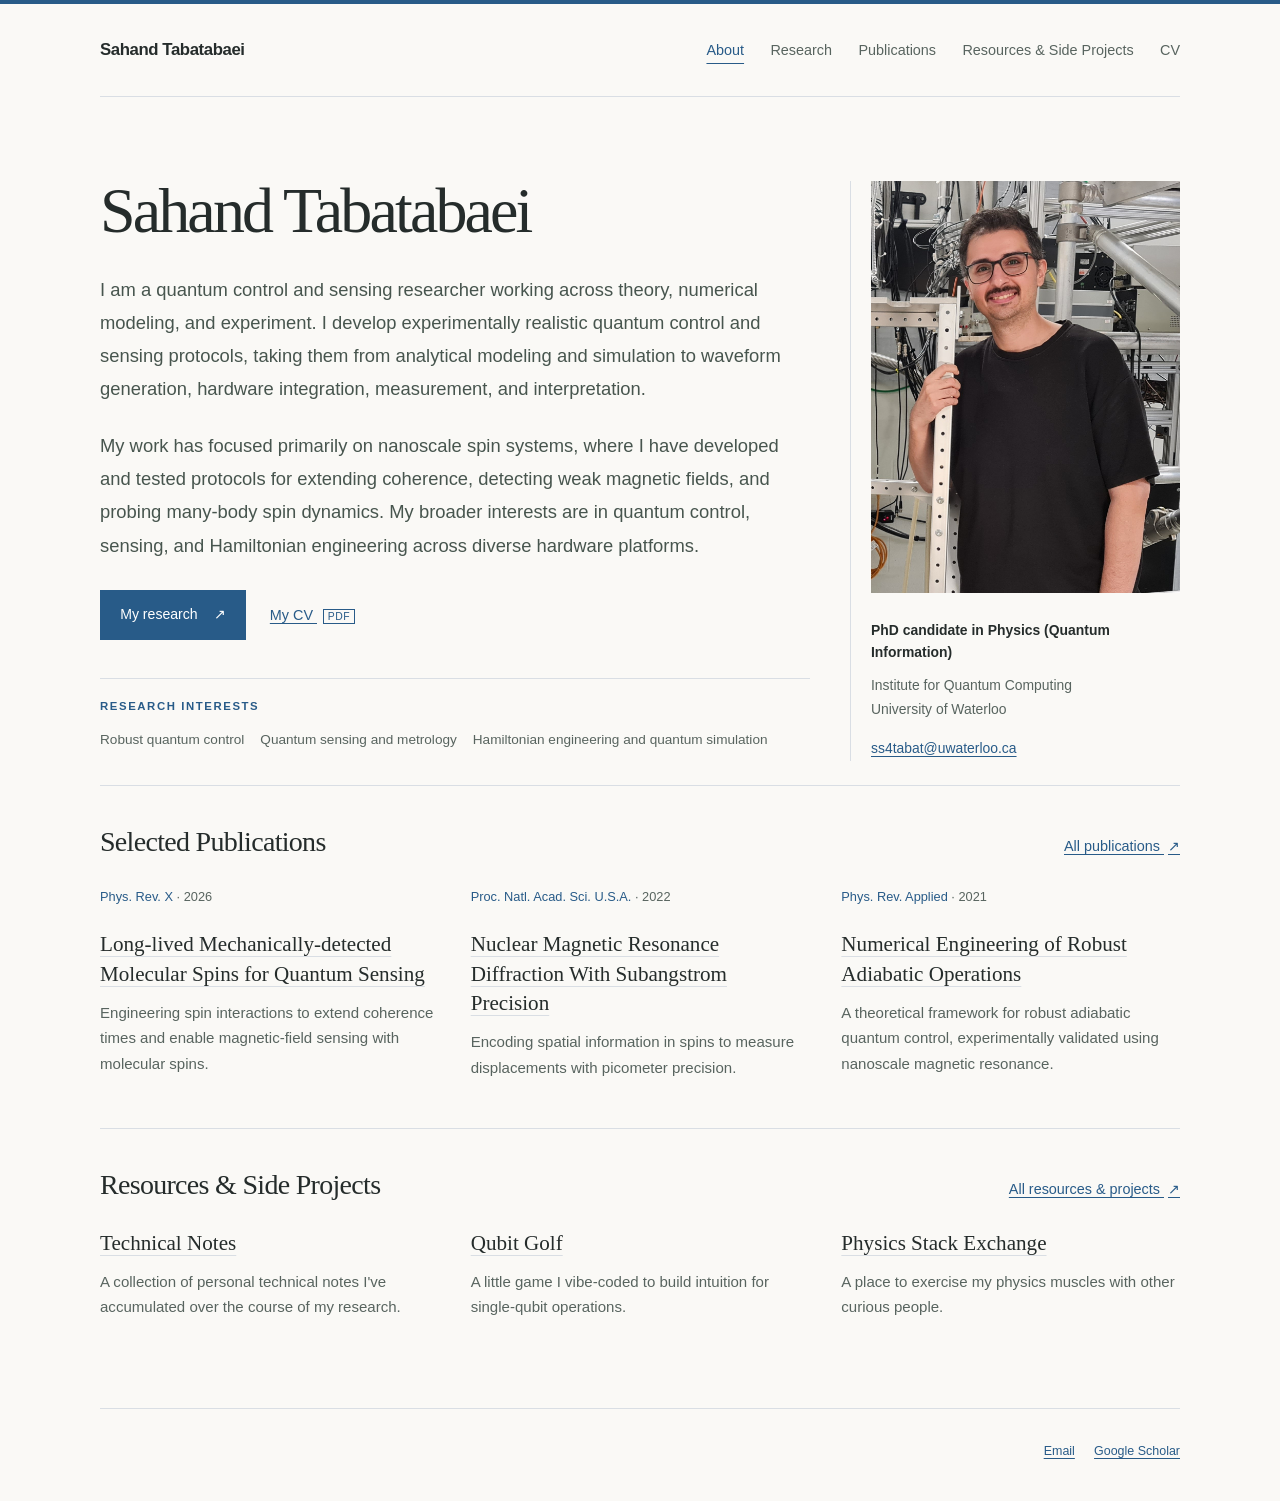
==== index.html @ 3ec4fac6 "First commit" ====
<!doctype html>
<html lang="en">
<head>
  <meta charset="utf-8">
  <meta name="viewport" content="width=device-width, initial-scale=1">
  <title>About · Sahand Tabatabaei</title>
  <meta name="description" content="Sahand Tabatabaei researches quantum control, sensing, and Hamiltonian engineering across theory, numerical modeling, and experiment.">
  <meta name="author" content="Sahand Tabatabaei">
  <meta name="robots" content="index, follow">
  <meta name="color-scheme" content="light">
  <link rel="stylesheet" href="assets/styles.css">
</head>
<body>
  <a class="skip-link" href="#main">Skip to content</a>
  <header class="site-header container">
    <a class="site-name" href="index.html">Sahand Tabatabaei</a>
    <nav aria-label="Main navigation"><a href="index.html" aria-current="page">About</a><a href="research.html">Research</a><a href="publications.html">Publications</a><a href="resources.html">Resources &amp; Side Projects</a><a href="cv.html">CV</a></nav>
  </header>
  <main id="main" class="container" tabindex="-1">
    <section class="home-intro" aria-labelledby="intro-title">
      <div class="home-copy">
        <h1 id="intro-title">Sahand Tabatabaei</h1>
        <p class="lead">I am a quantum control and sensing researcher working across theory, numerical modeling, and experiment. I develop experimentally realistic quantum control and sensing protocols, taking them from analytical modeling and simulation to waveform generation, hardware integration, measurement, and interpretation.</p>
        <div class="home-biography prose lead"><p>My work has focused primarily on nanoscale spin systems, where I have developed and tested protocols for extending coherence, detecting weak magnetic fields, and probing many-body spin dynamics. My broader interests are in quantum control, sensing, and Hamiltonian engineering across diverse hardware platforms.</p></div>
        <div class="actions">
          <a class="button" href="research.html">My research <span aria-hidden="true">↗</span></a>
          <a class="text-link" href="files/Sahand_Tabatabaei_CV.pdf">My CV <span class="file-type">PDF</span></a>
        </div>
      </div>
      <aside class="profile-aside" aria-label="Portrait and current position">
        <figure class="profile-photo"><img src="images/sahand-tabatabaei.jpg" alt="Sahand Tabatabaei in the laboratory" width="2220" height="2252" decoding="async" fetchpriority="high"></figure>
        <div class="profile-details">
          <p class="position">PhD candidate in Physics (Quantum Information)</p>
          <p>Institute for Quantum Computing<br>University of Waterloo</p>
          <a class="email-link" href="mailto:ss4tabat@uwaterloo.ca">ss4tabat@uwaterloo.ca</a>
        </div>
      </aside>
      <div class="home-interests" aria-labelledby="interests-title">
        <p class="eyebrow" id="interests-title">Research Interests</p>
        <ul class="plain-list"><li>Robust quantum control</li><li>Quantum sensing and metrology</li><li>Hamiltonian engineering and quantum simulation</li></ul>
      </div>
    </section>
    <section class="section-block" aria-labelledby="selected-title">
      <div class="section-heading">
        <h2 id="selected-title">Selected Publications</h2>
        <a class="text-link" href="publications.html">All publications <span aria-hidden="true">↗</span></a>
      </div>
      <div class="selected-publications"><article class="selected-paper"><p class="paper-meta"><em>Phys. Rev. X</em> · 2026</p><h3><a href="https://link.aps.org/doi/10.1103/c994-bzx7">Long-lived Mechanically-detected Molecular Spins for Quantum Sensing</a></h3><p class="paper-summary">Engineering spin interactions to extend coherence times and enable magnetic-field sensing with molecular spins.</p></article><article class="selected-paper"><p class="paper-meta"><em>Proc. Natl. Acad. Sci. U.S.A.</em> · 2022</p><h3><a href="https://pnas.org/doi/full/10.1073/pnas.2209213119">Nuclear Magnetic Resonance Diffraction With Subangstrom Precision</a></h3><p class="paper-summary">Encoding spatial information in spins to measure displacements with picometer precision.</p></article><article class="selected-paper"><p class="paper-meta"><em>Phys. Rev. Applied</em> · 2021</p><h3><a href="https://link.aps.org/doi/10.1103/PhysRevApplied.15.044043">Numerical Engineering of Robust Adiabatic Operations</a></h3><p class="paper-summary">A theoretical framework for robust adiabatic quantum control, experimentally validated using nanoscale magnetic resonance.</p></article></div>
    </section>
    <section class="section-block" aria-labelledby="home-resources-title">
      <div class="section-heading">
        <h2 id="home-resources-title">Resources &amp; Side Projects</h2>
        <a class="text-link" href="resources.html">All resources &amp; projects <span aria-hidden="true">↗</span></a>
      </div>
      <ul class="home-resources"><li class="home-resource"><h3><a href="resources.html#technical-notes">Technical Notes</a></h3><p>A collection of personal technical notes I&#x27;ve accumulated over the course of my research.</p></li><li class="home-resource"><h3><a href="https://sahandtabtab.github.io/Quantum-Gate-Golf/">Qubit Golf</a></h3><p>A little game I vibe-coded to build intuition for single-qubit operations.</p></li><li class="home-resource"><h3><a href="https://physics.stackexchange.com/users/116526/sahand-tabatabaei">Physics Stack Exchange</a></h3><p>A place to exercise my physics muscles with other curious people.</p></li></ul>
    </section>

  </main>
  <footer class="site-footer container">
    <nav aria-label="Contact and professional links">
      <a href="mailto:ss4tabat@uwaterloo.ca">Email</a>
      <a href="https://scholar.google.ca/citations?user=U9MbIZI5tVkC&amp;hl=en">Google Scholar</a>
    </nav>
  </footer>
</body>
</html>
---- assets/styles.css ----
:root {
  --paper: #faf9f6;
  --ink: #252c2b;
  --muted: #58645f;
  --accent: #285b88;
  --line: #d9dee4;
  --soft: #edf1f6;
  --serif: Georgia, "Times New Roman", serif;
  --sans: -apple-system, BlinkMacSystemFont, "Segoe UI", Arial, sans-serif;
  /* Homepage name; other page titles use 85% of this size for visual balance. */
  --name-font-size: clamp(2rem, 5.2vw, 4rem);
  --page-title-font-size: calc(var(--name-font-size) * 0.85);
}

* { box-sizing: border-box; }
html { scroll-padding-top: 2rem; }
body { margin: 0; border-top: 4px solid var(--accent); background: var(--paper); color: var(--ink); font: 1rem/1.7 var(--sans); }
a { color: var(--accent); text-underline-offset: .22em; text-decoration-thickness: 1px; }
a:hover { text-decoration-thickness: 2px; }
a:focus-visible { outline: 3px solid var(--accent); outline-offset: 5px; border-radius: 2px; }
::selection { background: #dce7f2; color: var(--ink); }
h1, h2, h3, p { margin-top: 0; }
h1, h2, h3 { font-family: var(--serif); font-weight: 400; line-height: 1.16; }
/* Secondary page titles; the homepage name uses --name-font-size below. */
h1 { font-size: var(--page-title-font-size); line-height: 1.1; letter-spacing: -.045em; margin-bottom: 1.5rem; }
h2 { font-size: 1.75rem; letter-spacing: -.025em; }
h3 { font-size: 1.32rem; }
p { margin-bottom: 1rem; }
strong { font-weight: 600; }
.container { width: min(1080px, calc(100% - 6rem)); margin-inline: auto; }
.site-header { padding-block: 1.7rem; display: flex; justify-content: space-between; align-items: center; gap: 1.5rem; border-bottom: 1px solid var(--line); }
.site-name { font-size: 1.05rem; font-weight: 600; letter-spacing: -.025em; color: var(--ink); text-decoration: none; }
.site-header nav, .site-footer nav { display: flex; flex-wrap: wrap; gap: 1.65rem; }
.site-header nav a { font-size: .9rem; text-decoration: none; color: var(--muted); padding-block: .4rem; }
.site-header nav a:hover, .site-header nav a[aria-current="page"] { color: var(--accent); text-decoration: underline; text-underline-offset: .5rem; }
.eyebrow { text-transform: uppercase; font-size: .71rem; line-height: 1.5; letter-spacing: .14em; font-weight: 650; color: var(--accent); margin-bottom: 1.4rem; }
.lead { font-size: 1.15rem; line-height: 1.8; max-width: 43rem; color: #47554e; }
.home-intro { padding-block: 5rem 1.5rem; display: grid; grid-template-columns: minmax(0, 1fr) 330px; gap: 1.75rem 2.5rem; align-items: start; }
.home-copy { min-width: 0; }
.home-intro h1 { font-size: var(--name-font-size); line-height: 1.05; margin-bottom: 1.8rem; }
.home-biography { margin-top: 1.5rem; }
.actions { display: flex; flex-wrap: wrap; gap: 1.5rem; align-items: center; margin-top: 1.8rem; }
.button { display: inline-flex; align-items: center; gap: 1rem; background: var(--accent); color: #fff; padding: .75rem 1.2rem; text-decoration: none; font-size: .88rem; border: 1px solid var(--accent); }
.button:hover { background: #1e4466; }
.text-link { font-size: .9rem; font-weight: 500; }
.text-link span[aria-hidden] { margin-left: .25rem; }
.file-type { font-size: .65rem; letter-spacing: .05em; border: 1px solid currentColor; padding: .12em .4em; margin-left: .35rem; }
.profile-aside { grid-column: 2; grid-row: 1 / span 2; border-left: 1px solid var(--line); padding-left: 1.25rem; margin-top: .3rem; font-size: .87rem; color: var(--muted); }
.profile-photo { margin: 0 0 1.6rem; width: 100%; aspect-ratio: 3 / 4; overflow: hidden; background: var(--soft); }
.profile-photo img { display: block; width: 100%; height: 100%; object-fit: cover; object-position: 48% top; transform: scale(1.4); transform-origin: 48% top; }
.profile-aside .position { color: var(--ink); font-weight: 600; line-height: 1.6; margin-bottom: .65rem; }
.email-link { overflow-wrap: anywhere; }
.home-interests { grid-column: 1; grid-row: 2; min-width: 0; border-top: 1px solid var(--line); padding-top: 1.2rem; font-size: .85rem; color: var(--muted); }
.home-interests .eyebrow { margin-bottom: .8rem; }
.home-interests .plain-list { display: flex; flex-wrap: wrap; gap: .4rem 1rem; }
.home-interests .plain-list li + li { margin-top: 0; }
.plain-list { list-style: none; padding: 0; margin: 0; }
.plain-list li + li { margin-top: .65rem; }
.section-block { padding-block: 2.5rem 3rem; border-top: 1px solid var(--line); }
.prose { max-width: 43rem; }
.prose p:last-child { margin-bottom: 0; }
.section-heading { display: flex; gap: 1.5rem; justify-content: space-between; align-items: baseline; margin-bottom: 1.7rem; }
.section-heading h2 { margin: 0; }
.selected-publications { display: grid; grid-template-columns: repeat(3, minmax(0, 1fr)); gap: 2rem; }
.selected-paper { min-width: 0; }
.selected-paper .paper-meta { min-height: 2.8em; margin-bottom: .55rem; }
.selected-paper h3 { margin-bottom: .65rem; line-height: 1.4; }
.selected-paper .paper-summary { margin-bottom: 0; font-size: .94rem; color: var(--muted); }
.selected-paper h3 a { color: var(--ink); text-decoration-color: var(--line); }
.paper-meta { font-size: .8rem; color: var(--muted); }
.paper-meta em { font-style: normal; color: var(--accent); }
.home-resources { display: grid; grid-template-columns: repeat(3, minmax(0, 1fr)); gap: 2rem; list-style: none; padding: 0; margin: 0; }
.home-resource { min-width: 0; }
.home-resource h3 { line-height: 1.35; margin-bottom: .7rem; }
.home-resource h3 a { color: var(--ink); text-decoration-color: var(--line); }
.home-resource p { margin: 0; font-size: .94rem; color: var(--muted); }
.site-footer { border-top: 1px solid var(--line); margin-top: 2.5rem; padding-block: 2rem 2.4rem; display: flex; gap: 2rem; justify-content: flex-end; align-items: flex-start; font-size: .78rem; color: var(--muted); }
.site-footer nav { gap: 1.2rem; }
.page-heading { padding-block: 4.5rem 3rem; max-width: 52rem; }
.page-heading h1 { max-width: 48rem; }
.research-study { padding-block: 3rem; border-top: 1px solid var(--line); display: grid; grid-template-columns: minmax(0, 1fr) minmax(0, 1.2fr); gap: 1.6rem 3.5rem; align-items: center; }
.study-heading, .study-copy { min-width: 0; }
.study-heading h2 { font-size: 2rem; margin-bottom: 1.2rem; }
.research-figure { min-width: 0; margin: 0; }
.research-figure img { display: block; width: 100%; height: auto; object-fit: contain; }
.research-study > .research-figure img { max-height: 380px; }
#molecular-spin-sensing .research-figure img,
#magnetic-resonance-diffraction .research-figure img { max-height: 460px; }
.related-papers { list-style: none; padding: 0; margin: 1.4rem 0 0; display: grid; gap: .7rem; font-size: .83rem; }
.related-papers li { display: flex; flex-wrap: wrap; align-items: center; gap: .45rem 1rem; line-height: 1.8; }
.paper-link { display: inline-flex; align-items: center; max-width: 100%; padding: .3rem .65rem; border: 1px solid #b9cadb; border-radius: 3px; background: var(--soft); font-weight: 600; line-height: 1.5; text-decoration: none; overflow-wrap: anywhere; }
.paper-link:hover { border-color: var(--accent); text-decoration: underline; }
.coverage-link { color: var(--muted); font-size: .8rem; }
.coverage-link span { margin-left: .2rem; }
.coverage-link:hover { color: var(--accent); }
.research-infrastructure { padding-block: 2.5rem 1rem; border-top: 1px solid var(--line); }
.research-infrastructure > h2 { font-size: 2rem; margin-bottom: 1.5rem; }
.research-tools { display: grid; grid-template-columns: repeat(2, minmax(0, 1fr)); gap: 1.5rem; }
.research-tool { min-width: 0; padding: 1.5rem; }
.research-tool h3 { font-size: 1.5rem; line-height: 1.3; margin-bottom: 1.5rem; min-height: 2.6em; }
.research-tool .research-figure { margin-bottom: 1.4rem; }
.research-tool .research-figure img { height: 260px; }
.research-tool p { font-size: .94rem; margin-bottom: 0; }
.closing-link { margin-block: 2rem; }
@media (min-width: 681px) {
  .research-study > .research-figure { grid-column: 1; grid-row: 1; }
  .research-study > .study-copy { grid-column: 2; grid-row: 1; }
  .research-study:nth-child(even) { grid-template-columns: minmax(0, 1.2fr) minmax(0, 1fr); }
  .research-study:nth-child(even) > .research-figure { grid-column: 2; }
  .research-study:nth-child(even) > .study-copy { grid-column: 1; }
}
.muted { color: var(--muted); font-size: .85rem; }
.publication-list { list-style: none; margin: 0; padding: 0; border-top: 1px solid var(--line); }
.publication { display: grid; grid-template-columns: 70px minmax(0, 1fr); gap: 2rem; border-bottom: 1px solid var(--line); padding-block: 2rem; }
.publication-year { color: var(--accent); font-size: .9rem; padding-top: .2rem; }
.publication h2 { font-size: 1.45rem; line-height: 1.4; margin-bottom: .8rem; }
.publication h2 a { text-decoration: none; color: var(--ink); }
.publication h2 a:hover { text-decoration: underline; }
.publication p { margin-bottom: .6rem; }
.publication-authors { font-size: .88rem; color: var(--muted); }
.publication-venue { font-size: .9rem; }
.publication-links { display: flex; flex-wrap: wrap; gap: .5rem 1rem; align-items: baseline; font-size: .8rem; }
.cv-document iframe { display: block; width: 100%; height: 75vh; min-height: 420px; border: 1px solid var(--line); background: #fff; }
.notes-list { display: grid; grid-template-columns: repeat(3, minmax(0, 1fr)); gap: 1.5rem; margin-top: 2rem; }
.notes-entry { min-width: 0; }
.note-card { display: flex; flex-direction: column; height: 100%; border: 1px solid #c8d5e1; border-radius: .9rem; overflow: hidden; background: var(--soft); color: var(--ink); text-decoration: none; }
.note-card:hover { border-color: var(--accent); }
.note-card:focus-visible { border-radius: .9rem; }
.note-preview { display: block; width: 100%; aspect-ratio: 5 / 3; height: auto; object-fit: cover; object-position: top; border-bottom: 1px solid #c8d5e1; background: #fff; }
.note-card-body { display: flex; flex-direction: column; flex: 1; padding: 1.3rem; }
.note-title { font-size: 1rem; color: var(--accent); margin-bottom: .7rem; }
.note-meta { display: flex; flex-wrap: wrap; gap: .4rem .65rem; color: var(--accent); font-size: .74rem; letter-spacing: .025em; margin-bottom: 0; }
.note-meta span + span::before { content: "\00b7"; margin-right: .65rem; }
.resource-entries { list-style: none; padding: 0; margin: 0; }
.resource-entry { margin-block: .85rem; }
.resource-entry strong a { color: var(--ink); text-decoration-color: var(--accent); }
.resource-projects { padding-block: 2rem; border-top: 1px solid var(--line); }
.resource-notes { padding-block: 2.5rem; border-top: 1px solid var(--line); }
.resource-notes > h2 { font-size: 2rem; }
.resource-notes > p { margin-bottom: .6rem; }
.skip-link { position: absolute; top: -100px; left: 1rem; background: var(--ink); color: #fff; padding: .7rem 1rem; z-index: 1; }
.skip-link:focus { top: 1rem; }
.visually-hidden { position: absolute; width: 1px; height: 1px; padding: 0; margin: -1px; overflow: hidden; clip-path: inset(50%); white-space: nowrap; border: 0; }

@media (max-width: 900px) {
  .research-study, .research-tools { gap: 2rem; }
  .selected-publications { grid-template-columns: minmax(0, 1fr); gap: 1.7rem; }
  .selected-paper .paper-meta { min-height: 0; }
  .notes-list { grid-template-columns: repeat(2, minmax(0, 1fr)); }
  .container { width: calc(100% - 3rem); }
  .home-intro { gap: 1.5rem 2.5rem; grid-template-columns: minmax(0, 1fr) 285px; }
}

@media (max-width: 680px) {
  .notes-list { grid-template-columns: minmax(0, 1fr); }
  /* Let the name fit naturally on narrow screens; page titles keep the 85% ratio. */
  :root { --name-font-size: clamp(2.2rem, 10vw, 3.25rem); }
  .container { width: calc(100% - 2.5rem); }
  .site-header { flex-direction: column; align-items: flex-start; gap: .8rem; padding-block: 1.2rem; }
  .site-header nav { gap: 1.4rem; }
  .home-intro { grid-template-columns: 1fr; gap: 2rem; padding-block: 3rem; }
  .profile-aside { grid-column: 1; grid-row: auto; display: grid; grid-template-columns: minmax(0, 1fr); align-items: start; gap: 1rem; margin: 0; border-left: 0; padding-left: 0; }
  .profile-photo { margin: 0; }
  .home-interests { grid-row: auto; }
  .lead { font-size: 1.05rem; }
  .home-resources { grid-template-columns: 1fr; gap: 1.7rem; }
  .section-heading { flex-wrap: wrap; gap: .65rem; }
  .section-block { padding-block: 2rem; }
  .site-footer { flex-direction: column; gap: 1rem; margin-top: 1.8rem; }
  .page-heading { padding-block: 3rem 2rem; }
  .research-study { grid-template-columns: 1fr; gap: 1.3rem; padding-block: 2rem; }
  .study-heading h2 { font-size: 1.7rem; margin-bottom: .8rem; }
  .research-infrastructure { padding-top: 2rem; }
  .research-tools { grid-template-columns: 1fr; gap: 1.5rem; }
  .research-tool h3 { min-height: 0; }
  .research-tool .research-figure img { height: auto; max-height: 330px; }
  .publication { grid-template-columns: 1fr; gap: .5rem; padding-block: 1.6rem; }
  .publication h2 { font-size: 1.3rem; }
  .publication-links a { overflow-wrap: anywhere; }
  .button, .site-footer a, .text-link { min-height: 2.75rem; align-content: center; }
}

@media print {
  body { background: white; border: 0; font-size: 10pt; }
  .container { width: 100%; }
  .site-header, .site-footer, .actions, .cv-document { display: none; }
  .home-intro, .page-heading { padding-block: 1rem; }
  a { color: inherit; }
  .publication, .research-study, .research-tool, .notes-entry { break-inside: avoid; }
}
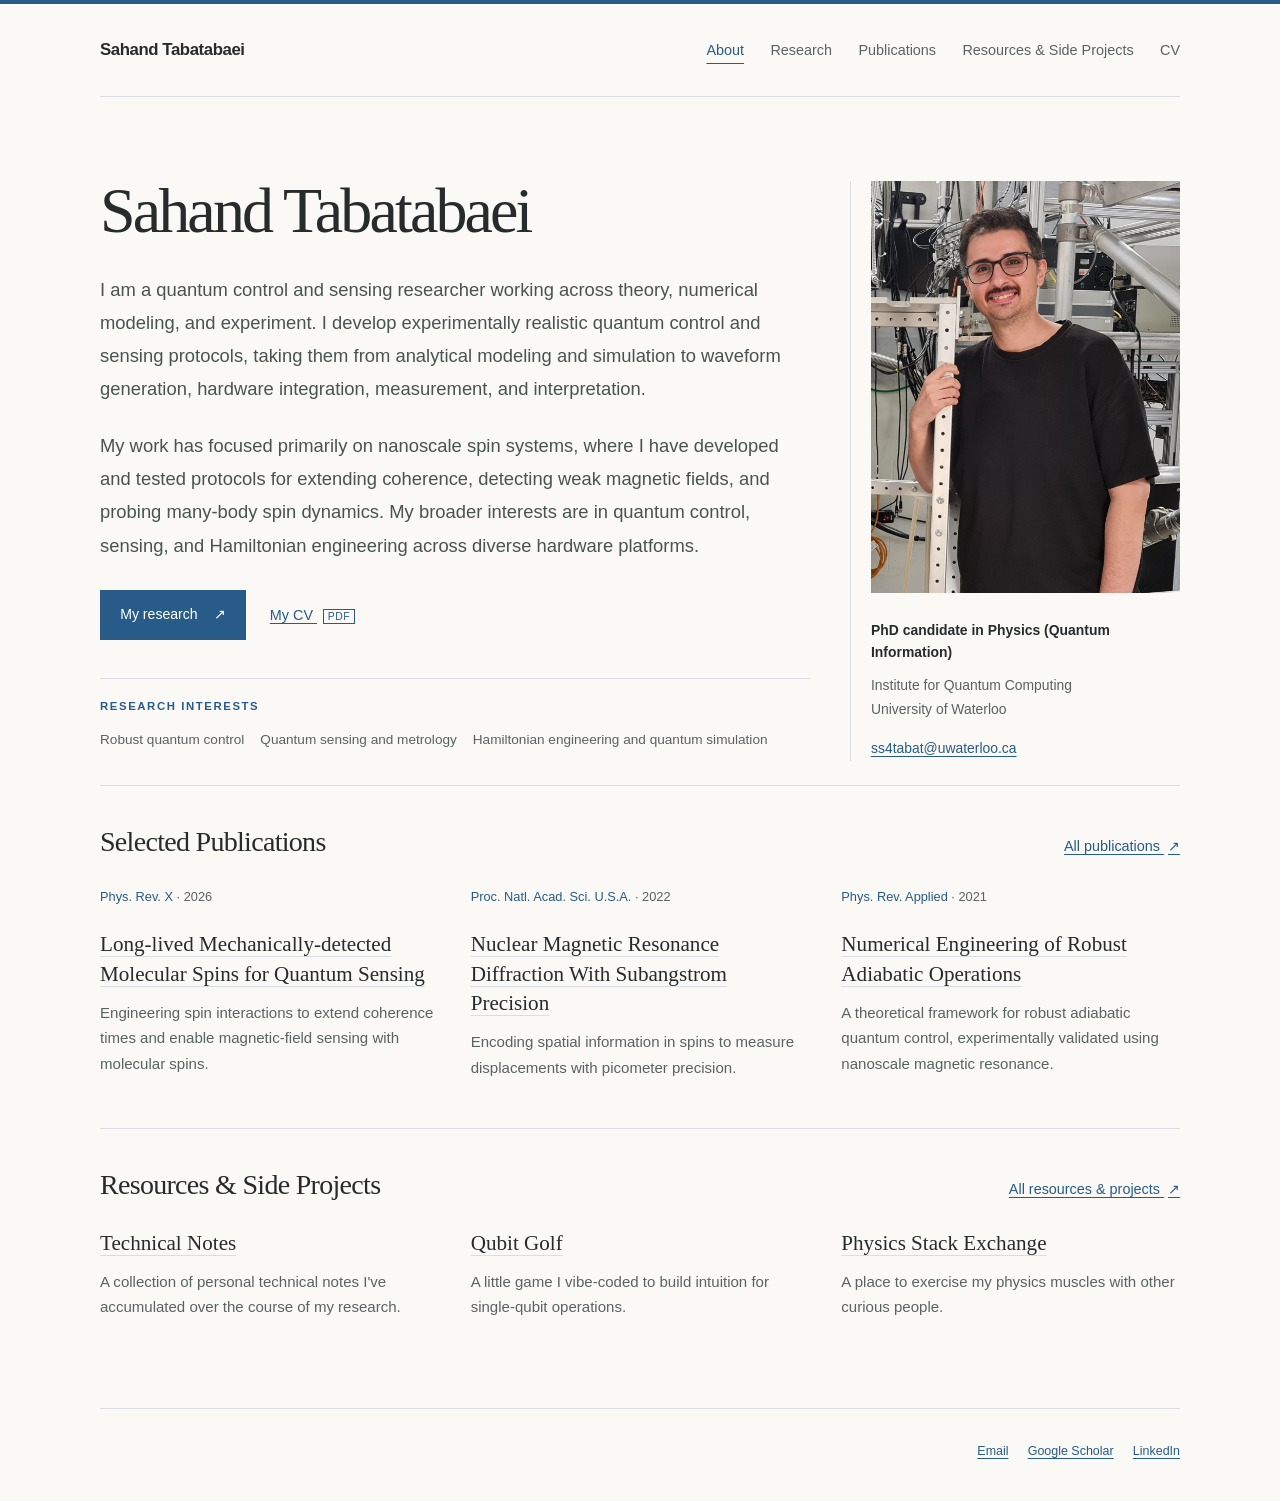
==== commit 1feb85a9: "Added rotation-errors notes" ====
--- a/index.html
+++ b/index.html
@@ -4,7 +4,7 @@
   <meta charset="utf-8">
   <meta name="viewport" content="width=device-width, initial-scale=1">
   <title>About · Sahand Tabatabaei</title>
-  <meta name="description" content="Sahand Tabatabaei researches quantum control, sensing, and Hamiltonian engineering across theory, numerical modeling, and experiment.">
+  <meta name="description" content="Quantum control and sensing researcher">
   <meta name="author" content="Sahand Tabatabaei">
   <meta name="robots" content="index, follow">
   <meta name="color-scheme" content="light">
@@ -28,7 +28,7 @@
         </div>
       </div>
       <aside class="profile-aside" aria-label="Portrait and current position">
-        <figure class="profile-photo"><img src="images/sahand-tabatabaei.jpg" alt="Sahand Tabatabaei in the laboratory" width="2220" height="2252" decoding="async" fetchpriority="high"></figure>
+        <figure class="profile-photo"><img src="images/sahand-tabatabaei.jpg" alt="Sahand Tabatabaei" width="2220" height="2252" decoding="async" fetchpriority="high"></figure>
         <div class="profile-details">
           <p class="position">PhD candidate in Physics (Quantum Information)</p>
           <p>Institute for Quantum Computing<br>University of Waterloo</p>
@@ -60,6 +60,7 @@
     <nav aria-label="Contact and professional links">
       <a href="mailto:ss4tabat@uwaterloo.ca">Email</a>
       <a href="https://scholar.google.ca/citations?user=U9MbIZI5tVkC&amp;hl=en">Google Scholar</a>
+      <a href="https://www.linkedin.com/in/sahand-tabatabaei-b3b53bb3">LinkedIn</a>
     </nav>
   </footer>
 </body>
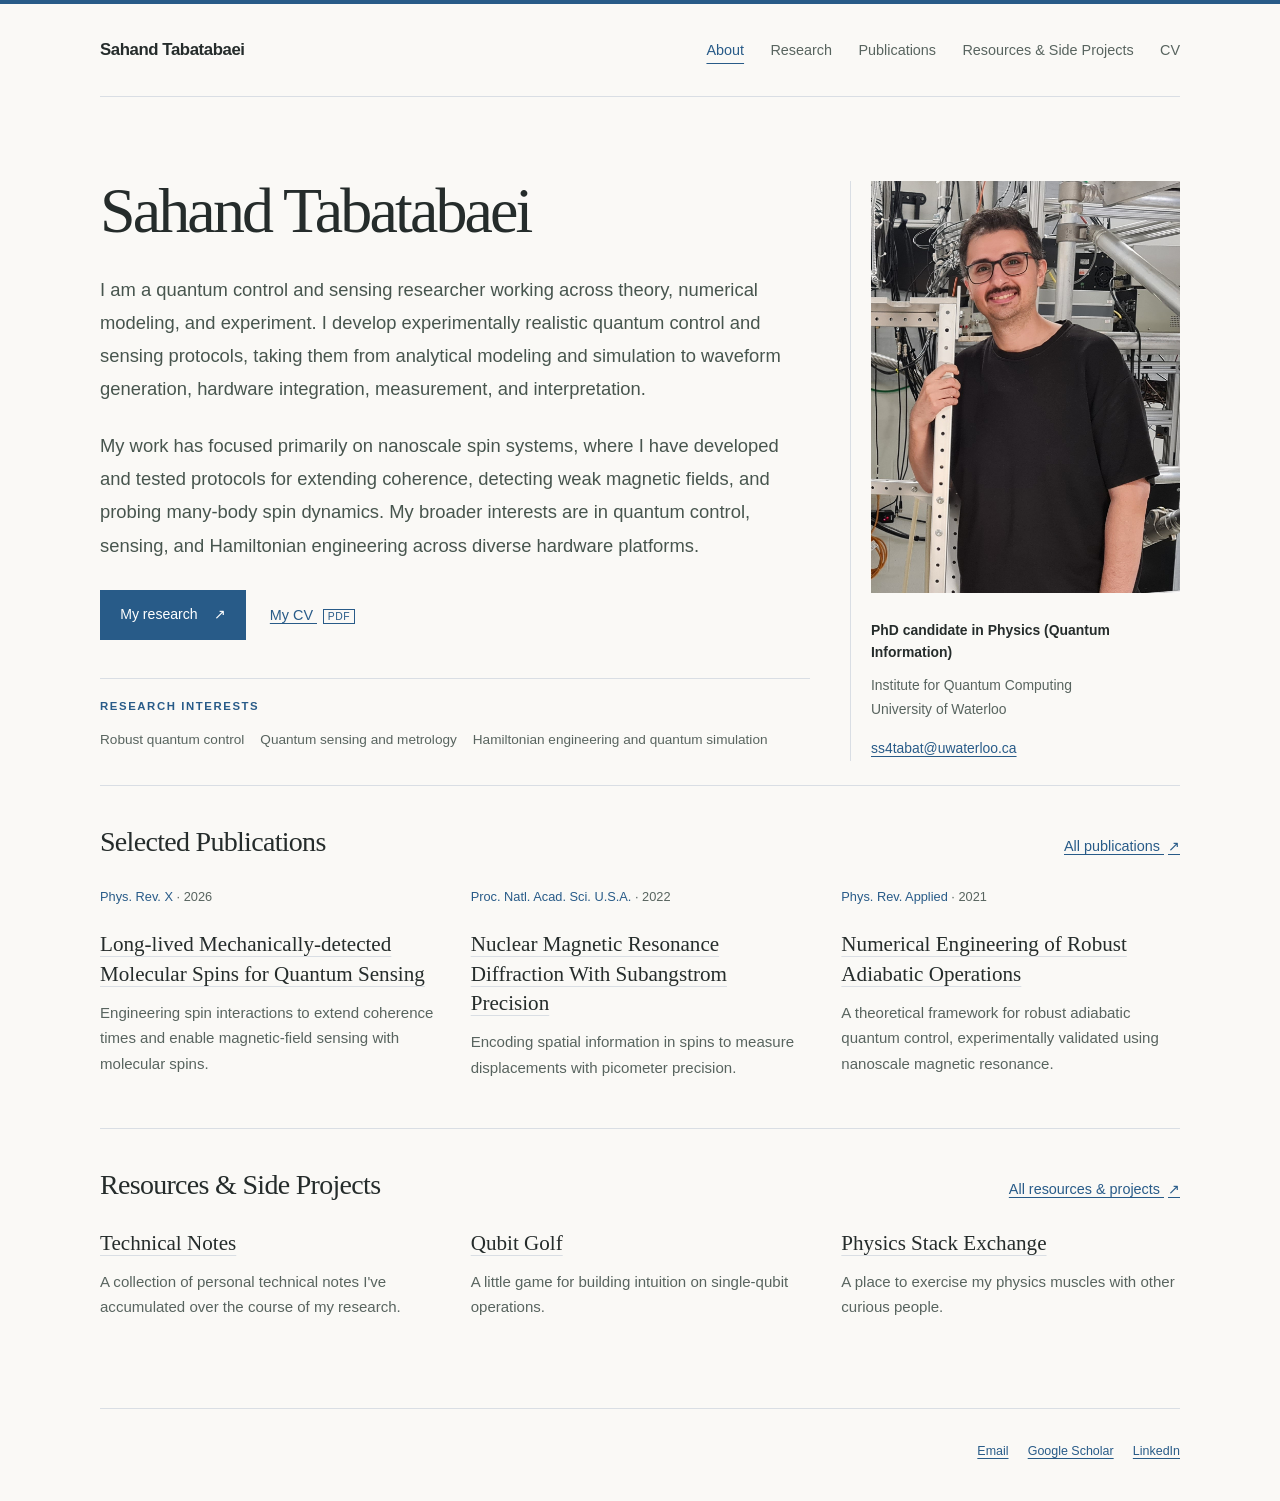
==== commit c0b3d6af: "Minor changes" ====
--- a/index.html
+++ b/index.html
@@ -52,7 +52,7 @@
         <h2 id="home-resources-title">Resources &amp; Side Projects</h2>
         <a class="text-link" href="resources.html">All resources &amp; projects <span aria-hidden="true">↗</span></a>
       </div>
-      <ul class="home-resources"><li class="home-resource"><h3><a href="resources.html#technical-notes">Technical Notes</a></h3><p>A collection of personal technical notes I&#x27;ve accumulated over the course of my research.</p></li><li class="home-resource"><h3><a href="https://sahandtabtab.github.io/Quantum-Gate-Golf/">Qubit Golf</a></h3><p>A little game I vibe-coded to build intuition for single-qubit operations.</p></li><li class="home-resource"><h3><a href="https://physics.stackexchange.com/users/116526/sahand-tabatabaei">Physics Stack Exchange</a></h3><p>A place to exercise my physics muscles with other curious people.</p></li></ul>
+      <ul class="home-resources"><li class="home-resource"><h3><a href="resources.html#technical-notes">Technical Notes</a></h3><p>A collection of personal technical notes I&#x27;ve accumulated over the course of my research.</p></li><li class="home-resource"><h3><a href="https://sahandtabtab.github.io/Quantum-Gate-Golf/">Qubit Golf</a></h3><p>A little game for building intuition on single-qubit operations.</p></li><li class="home-resource"><h3><a href="https://physics.stackexchange.com/users/116526/sahand-tabatabaei">Physics Stack Exchange</a></h3><p>A place to exercise my physics muscles with other curious people.</p></li></ul>
     </section>
 
   </main>
--- a/assets/styles.css
+++ b/assets/styles.css
@@ -114,12 +114,17 @@
 .publication { display: grid; grid-template-columns: 70px minmax(0, 1fr); gap: 2rem; border-bottom: 1px solid var(--line); padding-block: 2rem; }
 .publication-year { color: var(--accent); font-size: .9rem; padding-top: .2rem; }
 .publication h2 { font-size: 1.45rem; line-height: 1.4; margin-bottom: .8rem; }
-.publication h2 a { text-decoration: none; color: var(--ink); }
-.publication h2 a:hover { text-decoration: underline; }
+.publication h2 a, .thesis h3 a { text-decoration: none; color: var(--ink); }
+.publication h2 a:hover, .thesis h3 a:hover { text-decoration: underline; }
 .publication p { margin-bottom: .6rem; }
 .publication-authors { font-size: .88rem; color: var(--muted); }
 .publication-venue { font-size: .9rem; }
-.publication-links { display: flex; flex-wrap: wrap; gap: .5rem 1rem; align-items: baseline; font-size: .8rem; }
+.theses { padding-block: 2.5rem 1rem; }
+.thesis-list { list-style: none; padding: 0; margin: 0; }
+.thesis-list .publication { border-bottom: 0; padding-block: 0; }
+.thesis h3 { font-size: 1.45rem; line-height: 1.4; margin-bottom: .8rem; }
+.publication-links { display: flex; flex-wrap: wrap; gap: .35rem 1.5rem; align-items: baseline; font-size: .8rem; }
+.journal-citation { font-size: .9rem; }
 .cv-document iframe { display: block; width: 100%; height: 75vh; min-height: 420px; border: 1px solid var(--line); background: #fff; }
 .notes-list { display: grid; grid-template-columns: repeat(3, minmax(0, 1fr)); gap: 1.5rem; margin-top: 2rem; }
 .notes-entry { min-width: 0; }
